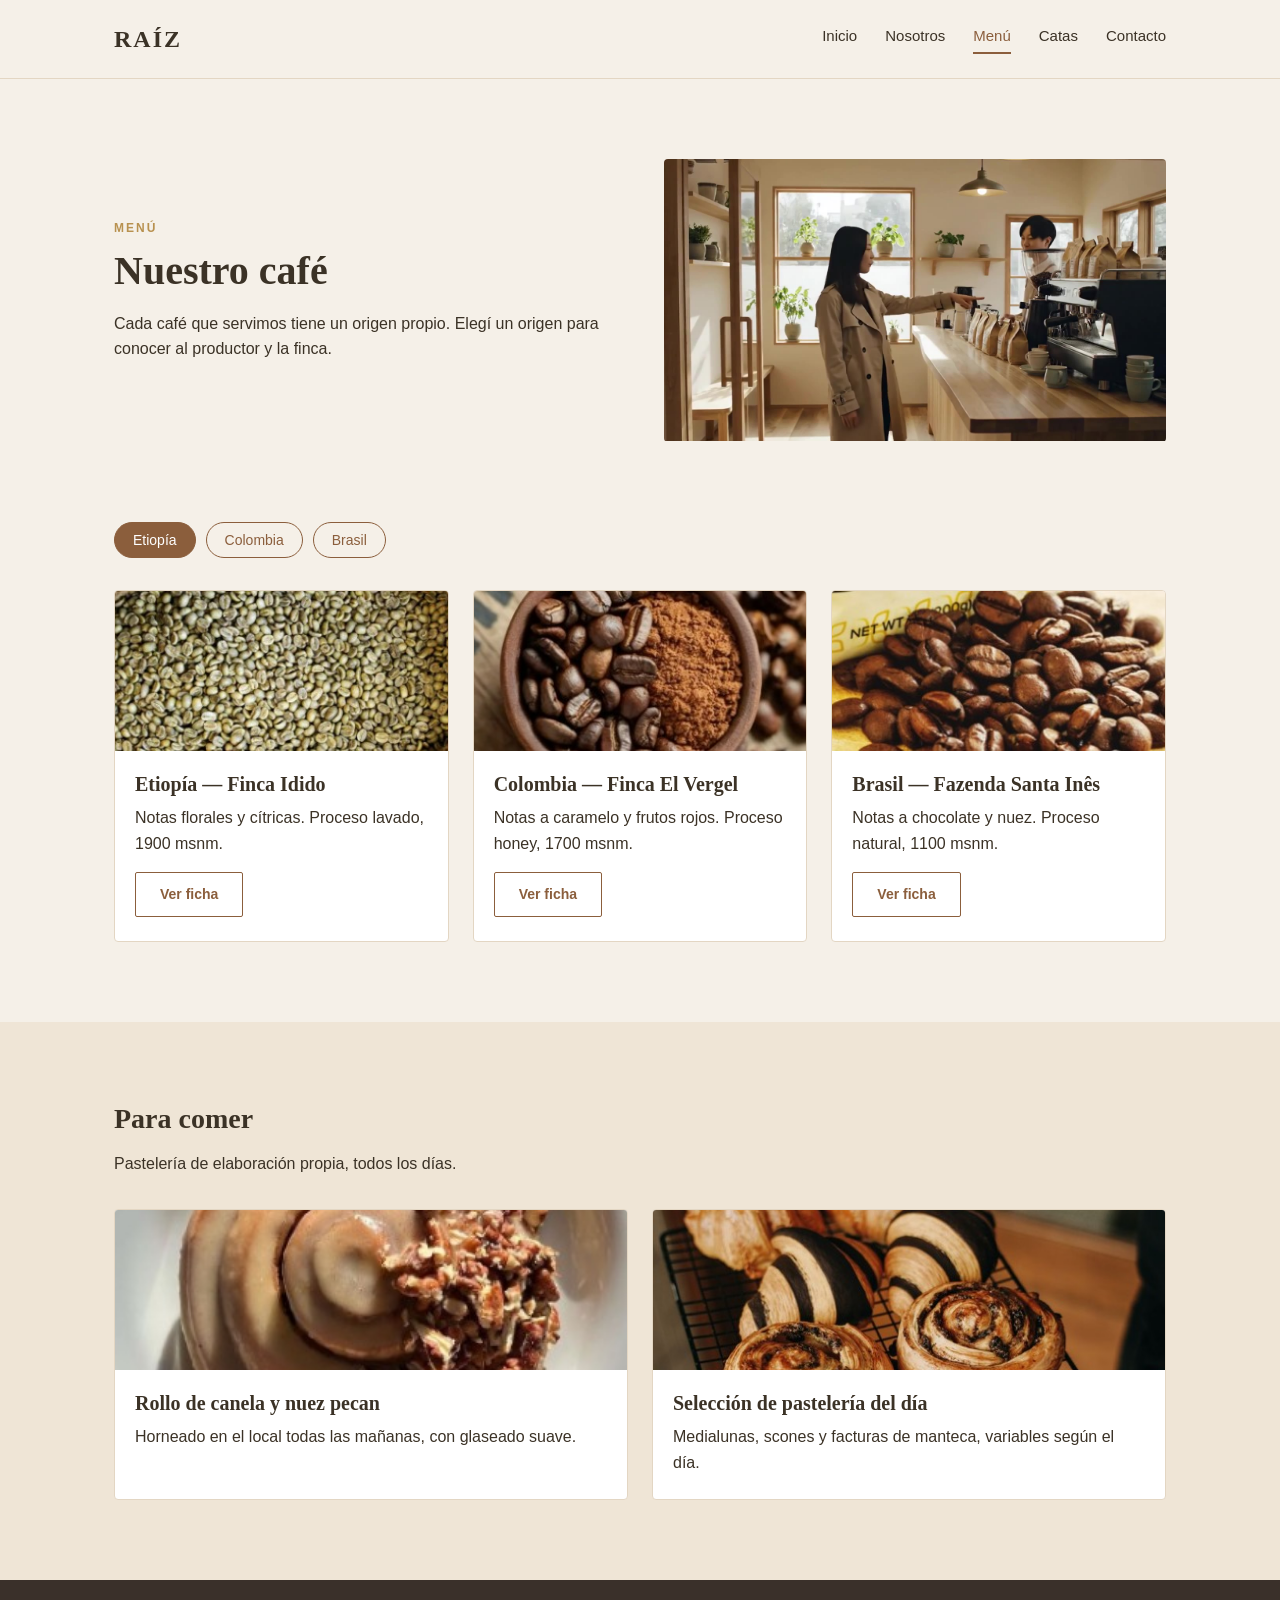
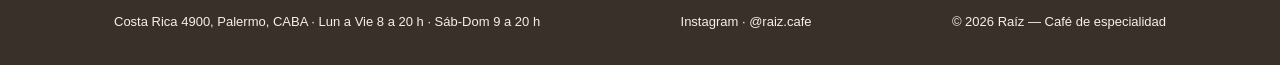
==== Raiz-café/cafe.html @ d27c861f "Add files via upload" ====
<!DOCTYPE html>
<html lang="es">
<head>
  <meta charset="UTF-8">
  <meta name="viewport" content="width=device-width, initial-scale=1.0">
  <title>Menú — Raíz Café de Especialidad</title>
  <link rel="stylesheet" href="css/estilos.css">
</head>
<body>

  <!-- ENCABEZADO -->
  <header class="encabezado">
    <a href="index.html" class="logo">RAÍZ</a>

    <input type="checkbox" id="menu-toggle" class="menu-toggle">
    <label for="menu-toggle" class="hamburguesa" aria-label="Abrir menú">
      <span></span>
      <span></span>
      <span></span>
    </label>

    <nav class="menu">
      <a href="index.html">Inicio</a>
      <a href="nosotros.html">Nosotros</a>
      <a href="cafe.html" class="activo">Menú</a>
      <a href="catas.html">Catas</a>
      <a href="contacto.html">Contacto</a>
    </nav>
  </header>

  <main>

    <!-- SECCIÓN 1: NUESTRO CAFÉ -->
    <section class="seccion">
      <div class="contenedor dos-columnas">
        <div class="texto">
          <p class="etiqueta">Menú</p>
          <h1>Nuestro café</h1>
          <p>Cada café que servimos tiene un origen propio. Elegí un origen para conocer al productor y la finca.</p>
        </div>
        <video class="video-foto video-ancho" autoplay muted loop playsinline poster="img/raiz-local.jpg" aria-label="Una clienta entra a Raíz, pide un café y lo recibe en el mostrador">
  <source src="video/raiz-local.mp4" type="video/mp4">
</video>
      </div>
    </section>

    <!-- SECCIÓN 2: ORÍGENES -->
    <section class="seccion seccion-sin-arriba">
      <div class="contenedor">

        <div class="filtros">
          <a href="#etiopia" class="filtro activo">Etiopía</a>
          <a href="#colombia" class="filtro">Colombia</a>
          <a href="#brasil" class="filtro">Brasil</a>
        </div>

        <div class="tarjetas">

          <article class="tarjeta" id="etiopia">
            <img src="img/menu-etiopia.jpg" alt="Granos de café verde de Etiopía">
            <div class="tarjeta-texto">
              <h3>Etiopía — Finca Idido</h3>
              <p>Notas florales y cítricas. Proceso lavado, 1900 msnm.</p>
              <a href="origen.html" class="boton boton-borde">Ver ficha</a>
            </div>
          </article>

          <article class="tarjeta" id="colombia">
            <img src="img/menu-colombia.jpg" alt="Granos y café molido de Colombia">
            <div class="tarjeta-texto">
              <h3>Colombia — Finca El Vergel</h3>
              <p>Notas a caramelo y frutos rojos. Proceso honey, 1700 msnm.</p>
              <a href="origen.html" class="boton boton-borde">Ver ficha</a>
            </div>
          </article>

          <article class="tarjeta" id="brasil">
            <img src="img/menu-brasil.jpg" alt="Granos de café tostado de Brasil">
            <div class="tarjeta-texto">
              <h3>Brasil — Fazenda Santa Inês</h3>
              <p>Notas a chocolate y nuez. Proceso natural, 1100 msnm.</p>
              <a href="origen.html" class="boton boton-borde">Ver ficha</a>
            </div>
          </article>

        </div>
      </div>
    </section>

    <!-- SECCIÓN 3: PARA COMER -->
    <section class="seccion seccion-alterna">
      <div class="contenedor">

        <div class="titulo-izquierda">
          <h2>Para comer</h2>
          <p>Pastelería de elaboración propia, todos los días.</p>
        </div>

        <div class="tarjetas tarjetas-dos">

          <article class="tarjeta">
            <img src="img/nosotros-comunidad.jpg" alt="Rollo de canela con nueces pecan">
            <div class="tarjeta-texto">
              <h3>Rollo de canela y nuez pecan</h3>
              <p>Horneado en el local todas las mañanas, con glaseado suave.</p>
            </div>
          </article>

          <article class="tarjeta">
            <img src="img/inicio-pasteleria.jpg" alt="Selección de pastelería del día">
            <div class="tarjeta-texto">
              <h3>Selección de pastelería del día</h3>
              <p>Medialunas, scones y facturas de manteca, variables según el día.</p>
            </div>
          </article>

        </div>
      </div>
    </section>

  </main>

  <!-- PIE DE PÁGINA -->
  <footer class="pie">
    <div class="contenedor pie-contenido">
      <p>Costa Rica 4900, Palermo, CABA · Lun a Vie 8 a 20 h · Sáb-Dom 9 a 20 h</p>
      <p>Instagram · @raiz.cafe</p>
      <p>© 2026 Raíz — Café de especialidad</p>
    </div>
  </footer>

</body>
</html>
---- Raiz-café/css/estilos.css ----
/* ===== COLORES Y TIPOGRAFÍAS DE RAÍZ ===== */
:root {
  --crema: #f5f0e8;
  --crema-oscuro: #efe5d6;
  --marron: #8b5e3c;
  --dorado: #b8914f;
  --texto: #3b3226;
  --pie: #3a302a;
  --linea: #e3d6c3;
  --serif: Georgia, "Times New Roman", serif;
  --sans: Arial, Helvetica, sans-serif;
}

/* ===== BASE ===== */
* {
  box-sizing: border-box;
}

body {
  margin: 0;
  font-family: var(--sans);
  background-color: var(--crema);
  color: var(--texto);
  line-height: 1.6;
}

img {
  max-width: 100%;
  display: block;
  border-radius: 4px;
}

h1, h2 {
  font-family: var(--serif);
  line-height: 1.2;
  margin: 0 0 16px;
}

h1 { font-size: 40px; }
h2 { font-size: 28px; }

p {
  margin: 0 0 20px;
}

.contenedor {
  max-width: 1100px;
  margin: 0 auto;
  padding: 0 24px;
}

/* ===== ENCABEZADO Y MENÚ ===== */
.encabezado {
  display: flex;
  justify-content: space-between;
  align-items: center;
  padding: 20px max(40px, calc((100% - 1100px) / 2 + 24px));
  border-bottom: 1px solid var(--linea);
  position: relative;
}

.logo {
  font-family: var(--serif);
  font-size: 24px;
  font-weight: bold;
  letter-spacing: 2px;
  color: var(--texto);
  text-decoration: none;
}

.menu {
  display: flex;
  gap: 28px;
}

.menu a {
  color: var(--texto);
  text-decoration: none;
  font-size: 15px;
  padding-bottom: 4px;
  border-bottom: 2px solid transparent;
}

.menu a:hover,
.menu a.activo {
  color: var(--marron);
  border-bottom-color: var(--marron);
}

/* La hamburguesa está escondida en computadora */
.menu-toggle,
.hamburguesa {
  display: none;
}

/* ===== SECCIONES ===== */
.seccion {
  padding: 80px 0;
}

.seccion-alterna {
  background-color: var(--crema-oscuro);
}

.seccion-sin-arriba {
  padding-top: 0;
}

.centrado {
  text-align: center;
}

.dos-columnas {
  display: grid;
  grid-template-columns: 1fr 1fr;
  gap: 48px;
  align-items: center;
}

.etiqueta {
  font-size: 12px;
  font-weight: bold;
  letter-spacing: 2px;
  text-transform: uppercase;
  color: var(--dorado);
  margin-bottom: 8px;
}

/* Títulos de sección */
.titulo-seccion {
  text-align: center;
  margin-bottom: 40px;
}

.titulo-seccion p {
  margin: 0;
}

.titulo-izquierda {
  margin-bottom: 32px;
}

.titulo-izquierda p {
  margin: 0;
}

/* ===== BOTONES ===== */
.boton {
  display: inline-block;
  background-color: var(--marron);
  color: #ffffff;
  padding: 12px 24px;
  border: 1px solid var(--marron);
  border-radius: 2px;
  text-decoration: none;
  font-weight: bold;
  font-size: 14px;
  transition: 0.3s;
}

.boton:hover {
  background-color: var(--texto);
  border-color: var(--texto);
}

.boton-borde {
  background-color: transparent;
  color: var(--marron);
}

.boton-borde:hover {
  background-color: var(--marron);
  border-color: var(--marron);
  color: #ffffff;
}

/* ===== BOTONES DE ORÍGENES (pastillas) ===== */
.filtros {
  display: flex;
  gap: 10px;
  margin-bottom: 32px;
  flex-wrap: wrap;
}

.filtro {
  padding: 6px 18px;
  border: 1px solid var(--marron);
  border-radius: 20px;
  color: var(--marron);
  text-decoration: none;
  font-size: 14px;
  transition: 0.3s;
}

.filtro:hover,
.filtro.activo {
  background-color: var(--marron);
  color: #ffffff;
}

/* ===== TARJETAS ===== */
.tarjetas {
  display: grid;
  grid-template-columns: repeat(3, 1fr);
  gap: 24px;
}

.tarjetas-dos {
  grid-template-columns: repeat(2, 1fr);
}

.tarjeta {
  background-color: #ffffff;
  border: 1px solid var(--linea);
  border-radius: 4px;
  overflow: hidden;
}

.tarjeta img {
  width: 100%;
  height: 160px;
  object-fit: cover;
  border-radius: 0;
}

.tarjeta-texto {
  padding: 20px 20px 24px;
}

.tarjeta h3 {
  font-family: var(--serif);
  font-size: 20px;
  line-height: 1.3;
  margin: 0 0 8px;
}

.tarjeta p {
  margin: 0;
}

.tarjeta .boton {
  margin-top: 16px;
  padding: 10px 24px;
}

/* ===== PIE DE PÁGINA ===== */
.pie {
  background-color: var(--pie);
  color: var(--crema);
  padding: 32px 0;
  font-size: 13px;
}

.pie-contenido {
  display: flex;
  justify-content: space-between;
  gap: 16px;
}

.pie p {
  margin: 0;
}

/* ===== VERSIÓN MOBILE (pantallas chicas) ===== */
@media (max-width: 768px) {

  .encabezado {
    padding: 16px 24px;
  }

  /* Aparece la hamburguesa */
  .hamburguesa {
    display: flex;
    flex-direction: column;
    gap: 5px;
    cursor: pointer;
  }

  .hamburguesa span {
    width: 26px;
    height: 2px;
    background-color: var(--texto);
  }

  /* El menú se esconde y se despliega hacia abajo */
  .menu {
    display: none;
    position: absolute;
    top: 100%;
    left: 0;
    right: 0;
    flex-direction: column;
    gap: 0;
    background-color: var(--crema);
    border-bottom: 1px solid var(--linea);
    padding: 8px 24px;
    z-index: 10;
  }

  .menu a,
  .menu a:hover,
  .menu a.activo {
    padding: 12px 0;
    border-bottom: 1px solid var(--linea);
  }

  .menu a:last-child {
    border-bottom: none;
  }

  /* Al tocar la hamburguesa, se muestra el menú */
  .menu-toggle:checked ~ .menu {
    display: flex;
  }

  .seccion {
    padding: 48px 0;
  }

  .seccion-sin-arriba {
    padding-top: 0;
  }

  .dos-columnas {
    grid-template-columns: 1fr;
    gap: 32px;
  }

  .tarjetas,
  .tarjetas-dos {
    grid-template-columns: 1fr;
  }

  h1 { font-size: 30px; }
  h2 { font-size: 24px; }

  .pie-contenido {
    flex-direction: column;
    text-align: center;
  }
}
/* ===== FICHA DE ORIGEN ===== */
.migas {
  font-size: 13px;
  color: #8a7d6e;
  margin-bottom: 16px;
}

.migas a {
  color: var(--marron);
  text-decoration: none;
}

.alinear-arriba {
  align-items: start;
}

.datos {
  display: grid;
  grid-template-columns: 1fr 1fr;
  gap: 14px;
  margin-bottom: 24px;
}

.dato {
  background-color: var(--crema-oscuro);
  padding: 12px 14px;
  border-radius: 3px;
}

.dato span {
  display: block;
  font-size: 11px;
  font-weight: bold;
  letter-spacing: 1.5px;
  text-transform: uppercase;
  color: var(--dorado);
}
/* ===== LISTA DE CATAS ===== */
.cata {
  display: flex;
  justify-content: space-between;
  align-items: center;
  gap: 24px;
  padding: 20px 0;
  border-bottom: 1px solid var(--linea);
}

.cata h3 {
  font-family: var(--serif);
  font-size: 20px;
  line-height: 1.3;
  margin: 0;
}

.cata p {
  margin: 0;
  color: #6b5f52;
}

.cata .boton {
  flex-shrink: 0;
}
/* ===== CONTACTO: MAPA Y FORMULARIO ===== */
.mapa {
  width: 100%;
  height: 340px;
  border: 0;
  border-radius: 4px;
  display: block;
}

.direccion {
  margin: 12px 0 0;
  color: #6b5f52;
}

.formulario {
  display: flex;
  flex-direction: column;
  gap: 14px;
}

.formulario input,
.formulario textarea {
  width: 100%;
  padding: 12px 14px;
  border: 1px solid var(--linea);
  border-radius: 3px;
  background-color: #ffffff;
  font-family: var(--sans);
  font-size: 15px;
  color: var(--texto);
}

.formulario textarea {
  min-height: 130px;
  resize: vertical;
}

.formulario input:focus,
.formulario textarea:focus {
  outline: none;
  border-color: var(--marron);
}

.formulario .boton {
  align-self: flex-start;
  cursor: pointer;
}
/* ===== VIDEO EN LUGAR DE FOTO ===== */
.video-foto {
  width: 100%;
  aspect-ratio: 1 / 1;
  object-fit: cover;
  border-radius: 4px;
  display: block;
}

/* Video horizontal (16:9) para que no se corten las personas */
.video-ancho {
  aspect-ratio: 16 / 9;
}
/* ===== CONTACTO: MAPA Y FORMULARIO ===== */
.mapa {
  width: 100%;
  height: 340px;
  border: 0;
  border-radius: 4px;
  display: block;
}

.direccion {
  margin: 12px 0 0;
  color: #6b5f52;
}

.formulario {
  display: flex;
  flex-direction: column;
  gap: 14px;
}

.formulario input,
.formulario textarea {
  width: 100%;
  padding: 12px 14px;
  border: 1px solid var(--linea);
  border-radius: 3px;
  background-color: #ffffff;
  font-family: var(--sans);
  font-size: 15px;
  color: var(--texto);
}

.formulario textarea {
  min-height: 130px;
  resize: vertical;
}

.formulario input:focus,
.formulario textarea:focus {
  outline: none;
  border-color: var(--marron);
}

.formulario .boton {
  align-self: flex-start;
  cursor: pointer;
}
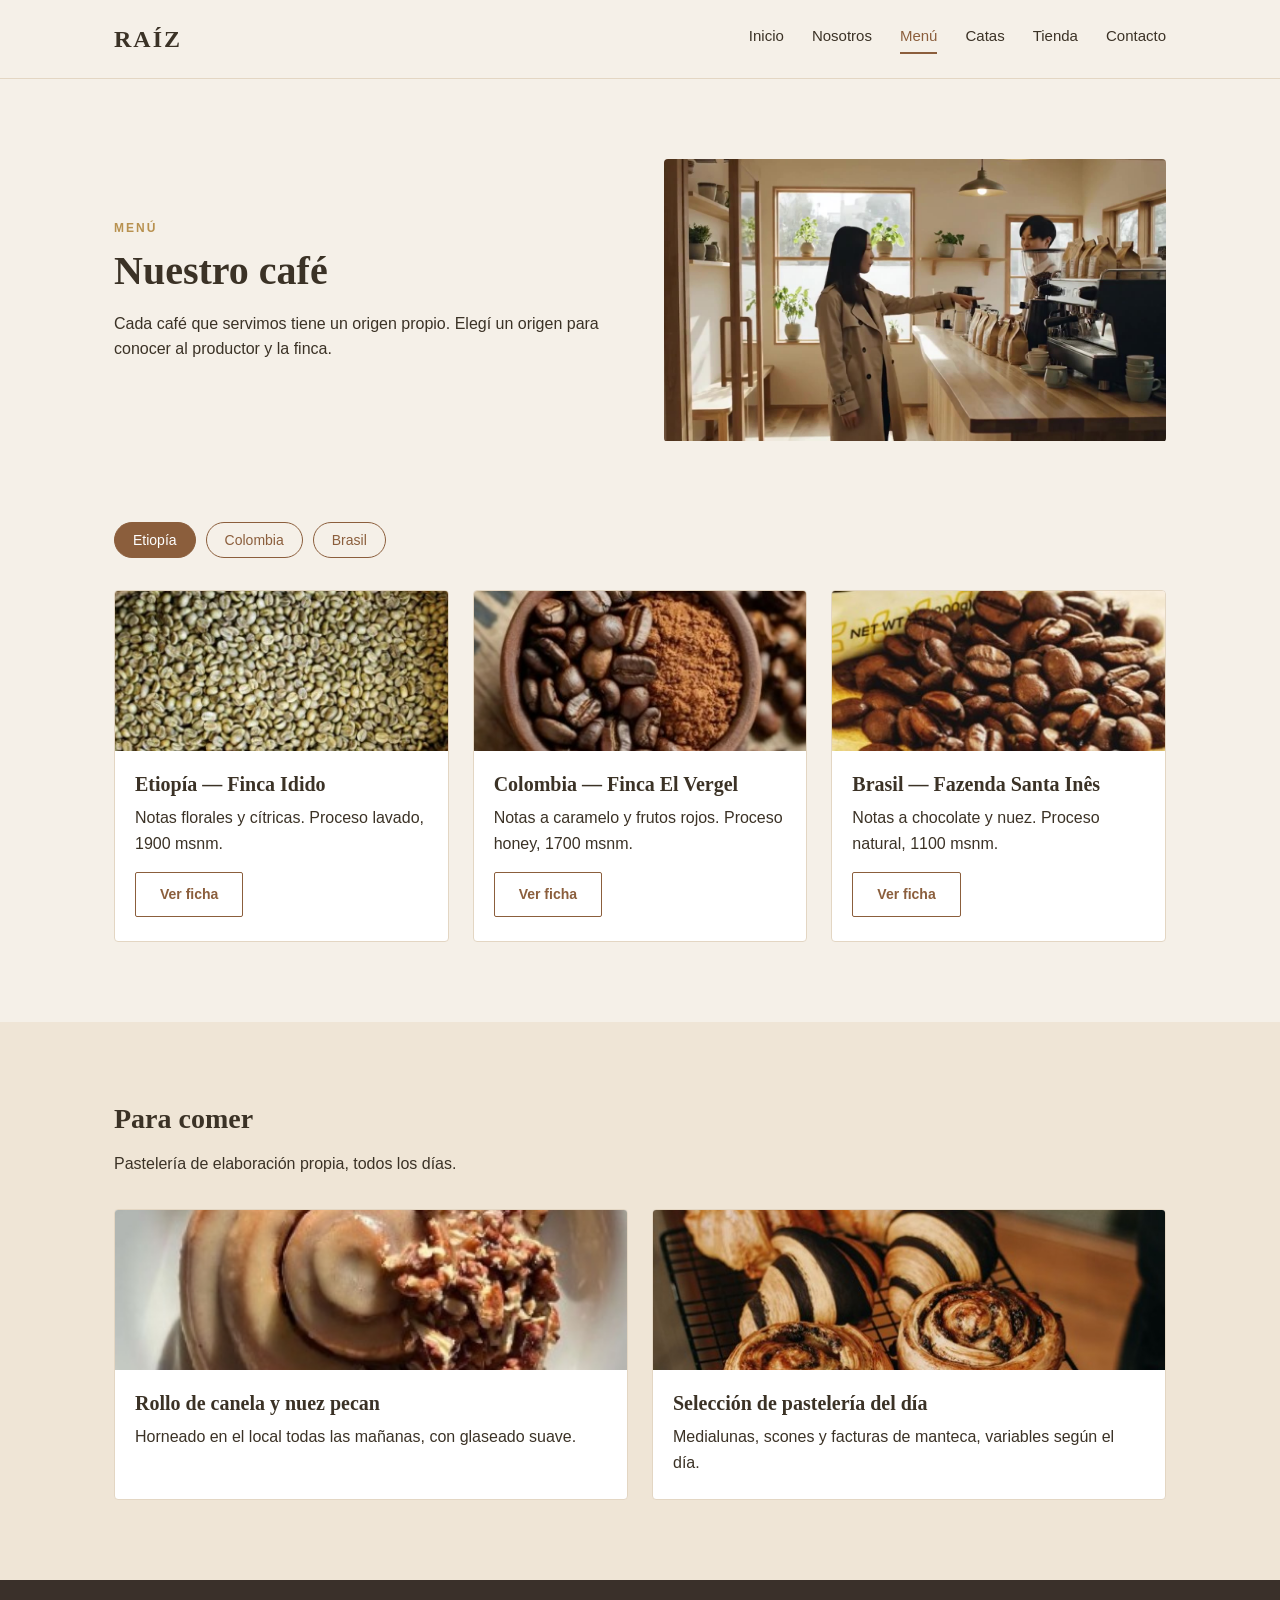
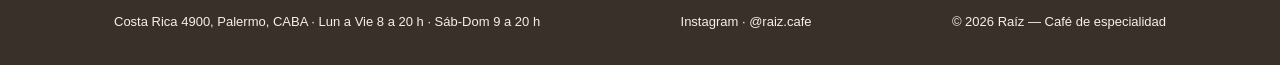
==== commit 4d693cf4: "Add files via upload" ====
--- a/Raiz-café/cafe.html
+++ b/Raiz-café/cafe.html
@@ -1,133 +1,134 @@
-<!DOCTYPE html>
-<html lang="es">
-<head>
-  <meta charset="UTF-8">
-  <meta name="viewport" content="width=device-width, initial-scale=1.0">
-  <title>Menú — Raíz Café de Especialidad</title>
-  <link rel="stylesheet" href="css/estilos.css">
-</head>
-<body>
-
-  <!-- ENCABEZADO -->
-  <header class="encabezado">
-    <a href="index.html" class="logo">RAÍZ</a>
-
-    <input type="checkbox" id="menu-toggle" class="menu-toggle">
-    <label for="menu-toggle" class="hamburguesa" aria-label="Abrir menú">
-      <span></span>
-      <span></span>
-      <span></span>
-    </label>
-
-    <nav class="menu">
-      <a href="index.html">Inicio</a>
-      <a href="nosotros.html">Nosotros</a>
-      <a href="cafe.html" class="activo">Menú</a>
-      <a href="catas.html">Catas</a>
-      <a href="contacto.html">Contacto</a>
-    </nav>
-  </header>
-
-  <main>
-
-    <!-- SECCIÓN 1: NUESTRO CAFÉ -->
-    <section class="seccion">
-      <div class="contenedor dos-columnas">
-        <div class="texto">
-          <p class="etiqueta">Menú</p>
-          <h1>Nuestro café</h1>
-          <p>Cada café que servimos tiene un origen propio. Elegí un origen para conocer al productor y la finca.</p>
-        </div>
-        <video class="video-foto video-ancho" autoplay muted loop playsinline poster="img/raiz-local.jpg" aria-label="Una clienta entra a Raíz, pide un café y lo recibe en el mostrador">
-  <source src="video/raiz-local.mp4" type="video/mp4">
-</video>
-      </div>
-    </section>
-
-    <!-- SECCIÓN 2: ORÍGENES -->
-    <section class="seccion seccion-sin-arriba">
-      <div class="contenedor">
-
-        <div class="filtros">
-          <a href="#etiopia" class="filtro activo">Etiopía</a>
-          <a href="#colombia" class="filtro">Colombia</a>
-          <a href="#brasil" class="filtro">Brasil</a>
-        </div>
-
-        <div class="tarjetas">
-
-          <article class="tarjeta" id="etiopia">
-            <img src="img/menu-etiopia.jpg" alt="Granos de café verde de Etiopía">
-            <div class="tarjeta-texto">
-              <h3>Etiopía — Finca Idido</h3>
-              <p>Notas florales y cítricas. Proceso lavado, 1900 msnm.</p>
-              <a href="origen.html" class="boton boton-borde">Ver ficha</a>
-            </div>
-          </article>
-
-          <article class="tarjeta" id="colombia">
-            <img src="img/menu-colombia.jpg" alt="Granos y café molido de Colombia">
-            <div class="tarjeta-texto">
-              <h3>Colombia — Finca El Vergel</h3>
-              <p>Notas a caramelo y frutos rojos. Proceso honey, 1700 msnm.</p>
-              <a href="origen.html" class="boton boton-borde">Ver ficha</a>
-            </div>
-          </article>
-
-          <article class="tarjeta" id="brasil">
-            <img src="img/menu-brasil.jpg" alt="Granos de café tostado de Brasil">
-            <div class="tarjeta-texto">
-              <h3>Brasil — Fazenda Santa Inês</h3>
-              <p>Notas a chocolate y nuez. Proceso natural, 1100 msnm.</p>
-              <a href="origen.html" class="boton boton-borde">Ver ficha</a>
-            </div>
-          </article>
-
-        </div>
-      </div>
-    </section>
-
-    <!-- SECCIÓN 3: PARA COMER -->
-    <section class="seccion seccion-alterna">
-      <div class="contenedor">
-
-        <div class="titulo-izquierda">
-          <h2>Para comer</h2>
-          <p>Pastelería de elaboración propia, todos los días.</p>
-        </div>
-
-        <div class="tarjetas tarjetas-dos">
-
-          <article class="tarjeta">
-            <img src="img/nosotros-comunidad.jpg" alt="Rollo de canela con nueces pecan">
-            <div class="tarjeta-texto">
-              <h3>Rollo de canela y nuez pecan</h3>
-              <p>Horneado en el local todas las mañanas, con glaseado suave.</p>
-            </div>
-          </article>
-
-          <article class="tarjeta">
-            <img src="img/inicio-pasteleria.jpg" alt="Selección de pastelería del día">
-            <div class="tarjeta-texto">
-              <h3>Selección de pastelería del día</h3>
-              <p>Medialunas, scones y facturas de manteca, variables según el día.</p>
-            </div>
-          </article>
-
-        </div>
-      </div>
-    </section>
-
-  </main>
-
-  <!-- PIE DE PÁGINA -->
-  <footer class="pie">
-    <div class="contenedor pie-contenido">
-      <p>Costa Rica 4900, Palermo, CABA · Lun a Vie 8 a 20 h · Sáb-Dom 9 a 20 h</p>
-      <p>Instagram · @raiz.cafe</p>
-      <p>© 2026 Raíz — Café de especialidad</p>
-    </div>
-  </footer>
-
-</body>
+<!DOCTYPE html>
+<html lang="es">
+<head>
+  <meta charset="UTF-8">
+  <meta name="viewport" content="width=device-width, initial-scale=1.0">
+  <title>Menú — Raíz Café de Especialidad</title>
+  <link rel="stylesheet" href="css/estilos.css">
+</head>
+<body>
+
+  <!-- ENCABEZADO -->
+  <header class="encabezado">
+    <a href="index.html" class="logo">RAÍZ</a>
+
+    <input type="checkbox" id="menu-toggle" class="menu-toggle">
+    <label for="menu-toggle" class="hamburguesa" aria-label="Abrir menú">
+      <span></span>
+      <span></span>
+      <span></span>
+    </label>
+
+    <nav class="menu">
+      <a href="index.html">Inicio</a>
+      <a href="nosotros.html">Nosotros</a>
+      <a href="cafe.html" class="activo">Menú</a>
+      <a href="catas.html">Catas</a>
+      <a href="tienda.html">Tienda</a>
+      <a href="contacto.html">Contacto</a>
+    </nav>
+  </header>
+
+  <main>
+
+    <!-- SECCIÓN 1: NUESTRO CAFÉ -->
+    <section class="seccion">
+      <div class="contenedor dos-columnas">
+        <div class="texto">
+          <p class="etiqueta">Menú</p>
+          <h1>Nuestro café</h1>
+          <p>Cada café que servimos tiene un origen propio. Elegí un origen para conocer al productor y la finca.</p>
+        </div>
+        <video class="video-foto video-ancho" autoplay muted loop playsinline poster="img/raiz-local.jpg" aria-label="Una clienta entra a Raíz, pide un café y lo recibe en el mostrador">
+  <source src="video/raiz-local.mp4" type="video/mp4">
+</video>
+      </div>
+    </section>
+
+    <!-- SECCIÓN 2: ORÍGENES -->
+    <section class="seccion seccion-sin-arriba">
+      <div class="contenedor">
+
+        <div class="filtros">
+          <a href="#etiopia" class="filtro activo">Etiopía</a>
+          <a href="#colombia" class="filtro">Colombia</a>
+          <a href="#brasil" class="filtro">Brasil</a>
+        </div>
+
+        <div class="tarjetas">
+
+          <article class="tarjeta" id="etiopia">
+            <img src="img/menu-etiopia.jpg" alt="Granos de café verde de Etiopía">
+            <div class="tarjeta-texto">
+              <h3>Etiopía — Finca Idido</h3>
+              <p>Notas florales y cítricas. Proceso lavado, 1900 msnm.</p>
+              <a href="origen.html" class="boton boton-borde">Ver ficha</a>
+            </div>
+          </article>
+
+          <article class="tarjeta" id="colombia">
+            <img src="img/menu-colombia.jpg" alt="Granos y café molido de Colombia">
+            <div class="tarjeta-texto">
+              <h3>Colombia — Finca El Vergel</h3>
+              <p>Notas a caramelo y frutos rojos. Proceso honey, 1700 msnm.</p>
+              <a href="origen.html" class="boton boton-borde">Ver ficha</a>
+            </div>
+          </article>
+
+          <article class="tarjeta" id="brasil">
+            <img src="img/menu-brasil.jpg" alt="Granos de café tostado de Brasil">
+            <div class="tarjeta-texto">
+              <h3>Brasil — Fazenda Santa Inês</h3>
+              <p>Notas a chocolate y nuez. Proceso natural, 1100 msnm.</p>
+              <a href="origen.html" class="boton boton-borde">Ver ficha</a>
+            </div>
+          </article>
+
+        </div>
+      </div>
+    </section>
+
+    <!-- SECCIÓN 3: PARA COMER -->
+    <section class="seccion seccion-alterna">
+      <div class="contenedor">
+
+        <div class="titulo-izquierda">
+          <h2>Para comer</h2>
+          <p>Pastelería de elaboración propia, todos los días.</p>
+        </div>
+
+        <div class="tarjetas tarjetas-dos">
+
+          <article class="tarjeta">
+            <img src="img/nosotros-comunidad.jpg" alt="Rollo de canela con nueces pecan">
+            <div class="tarjeta-texto">
+              <h3>Rollo de canela y nuez pecan</h3>
+              <p>Horneado en el local todas las mañanas, con glaseado suave.</p>
+            </div>
+          </article>
+
+          <article class="tarjeta">
+            <img src="img/inicio-pasteleria.jpg" alt="Selección de pastelería del día">
+            <div class="tarjeta-texto">
+              <h3>Selección de pastelería del día</h3>
+              <p>Medialunas, scones y facturas de manteca, variables según el día.</p>
+            </div>
+          </article>
+
+        </div>
+      </div>
+    </section>
+
+  </main>
+
+  <!-- PIE DE PÁGINA -->
+  <footer class="pie">
+    <div class="contenedor pie-contenido">
+      <p>Costa Rica 4900, Palermo, CABA · Lun a Vie 8 a 20 h · Sáb-Dom 9 a 20 h</p>
+      <p>Instagram · @raiz.cafe</p>
+      <p>© 2026 Raíz — Café de especialidad</p>
+    </div>
+  </footer>
+
+</body>
 </html>
